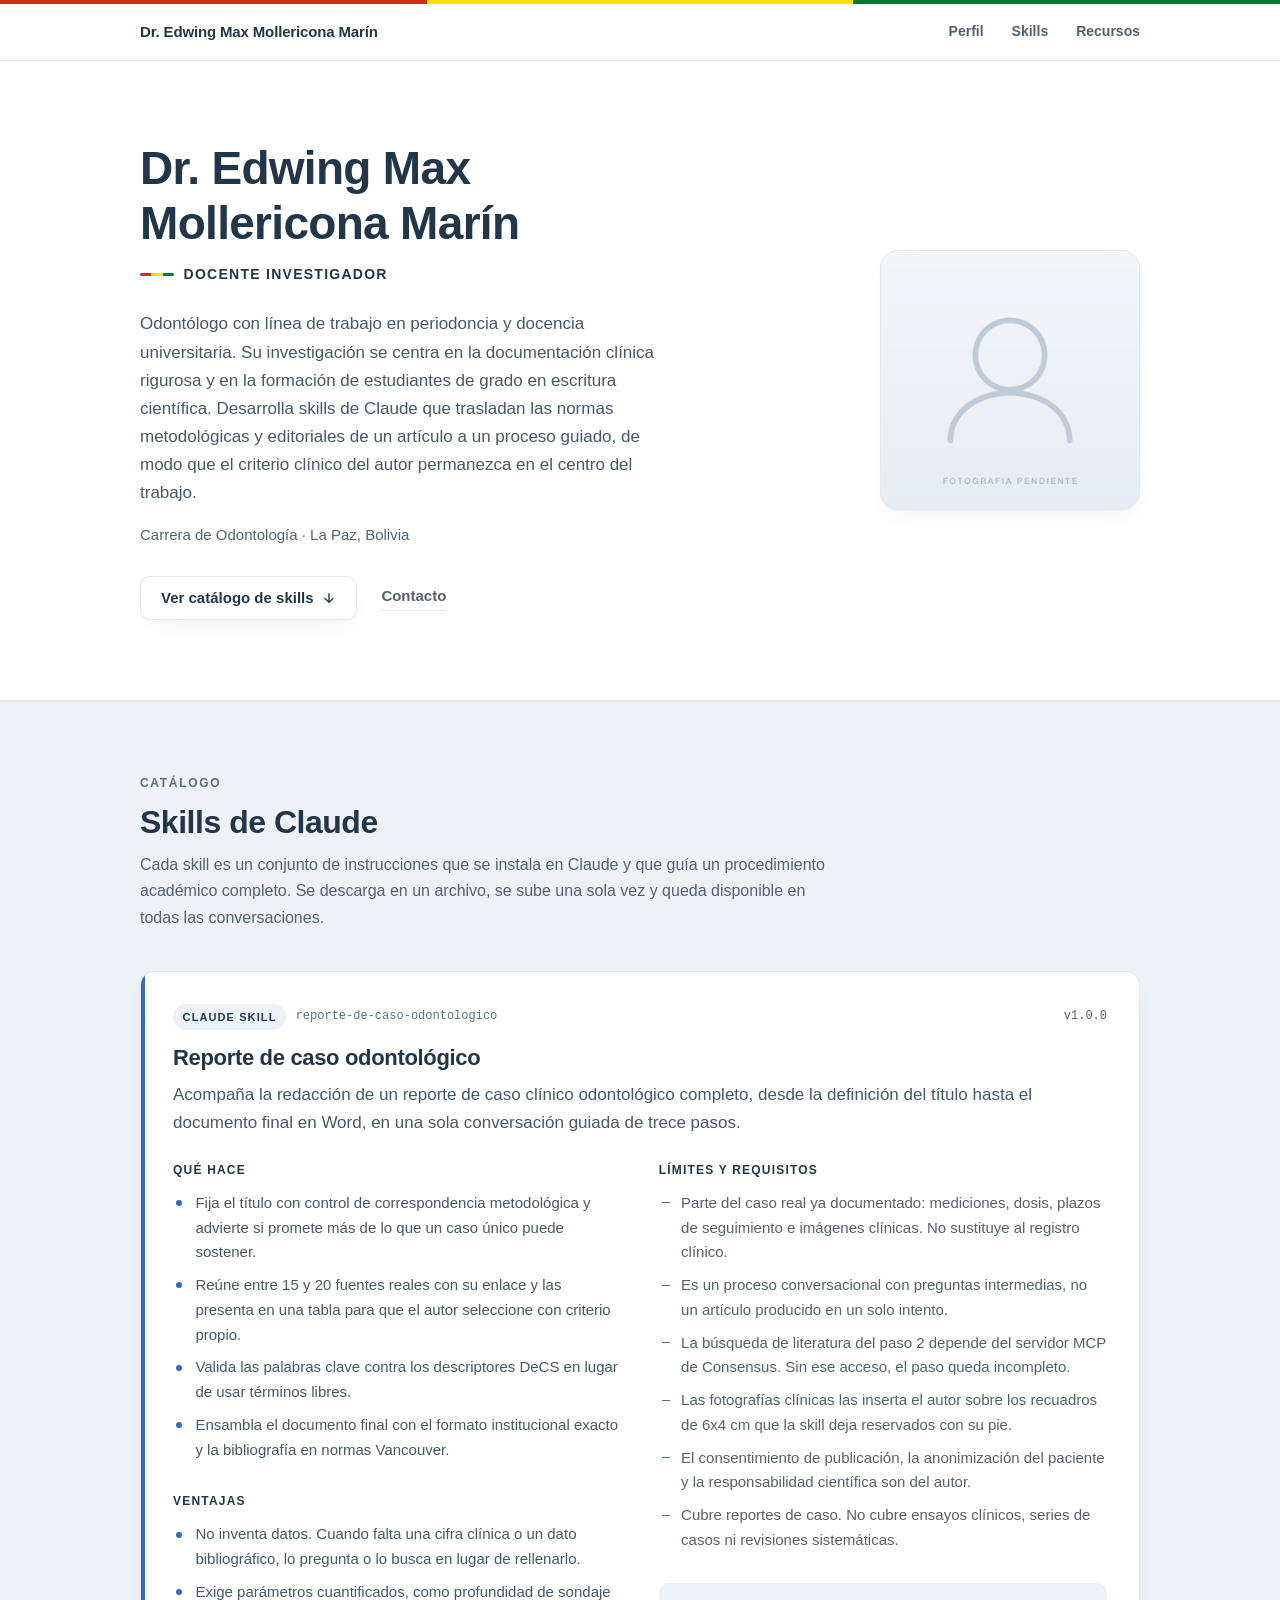
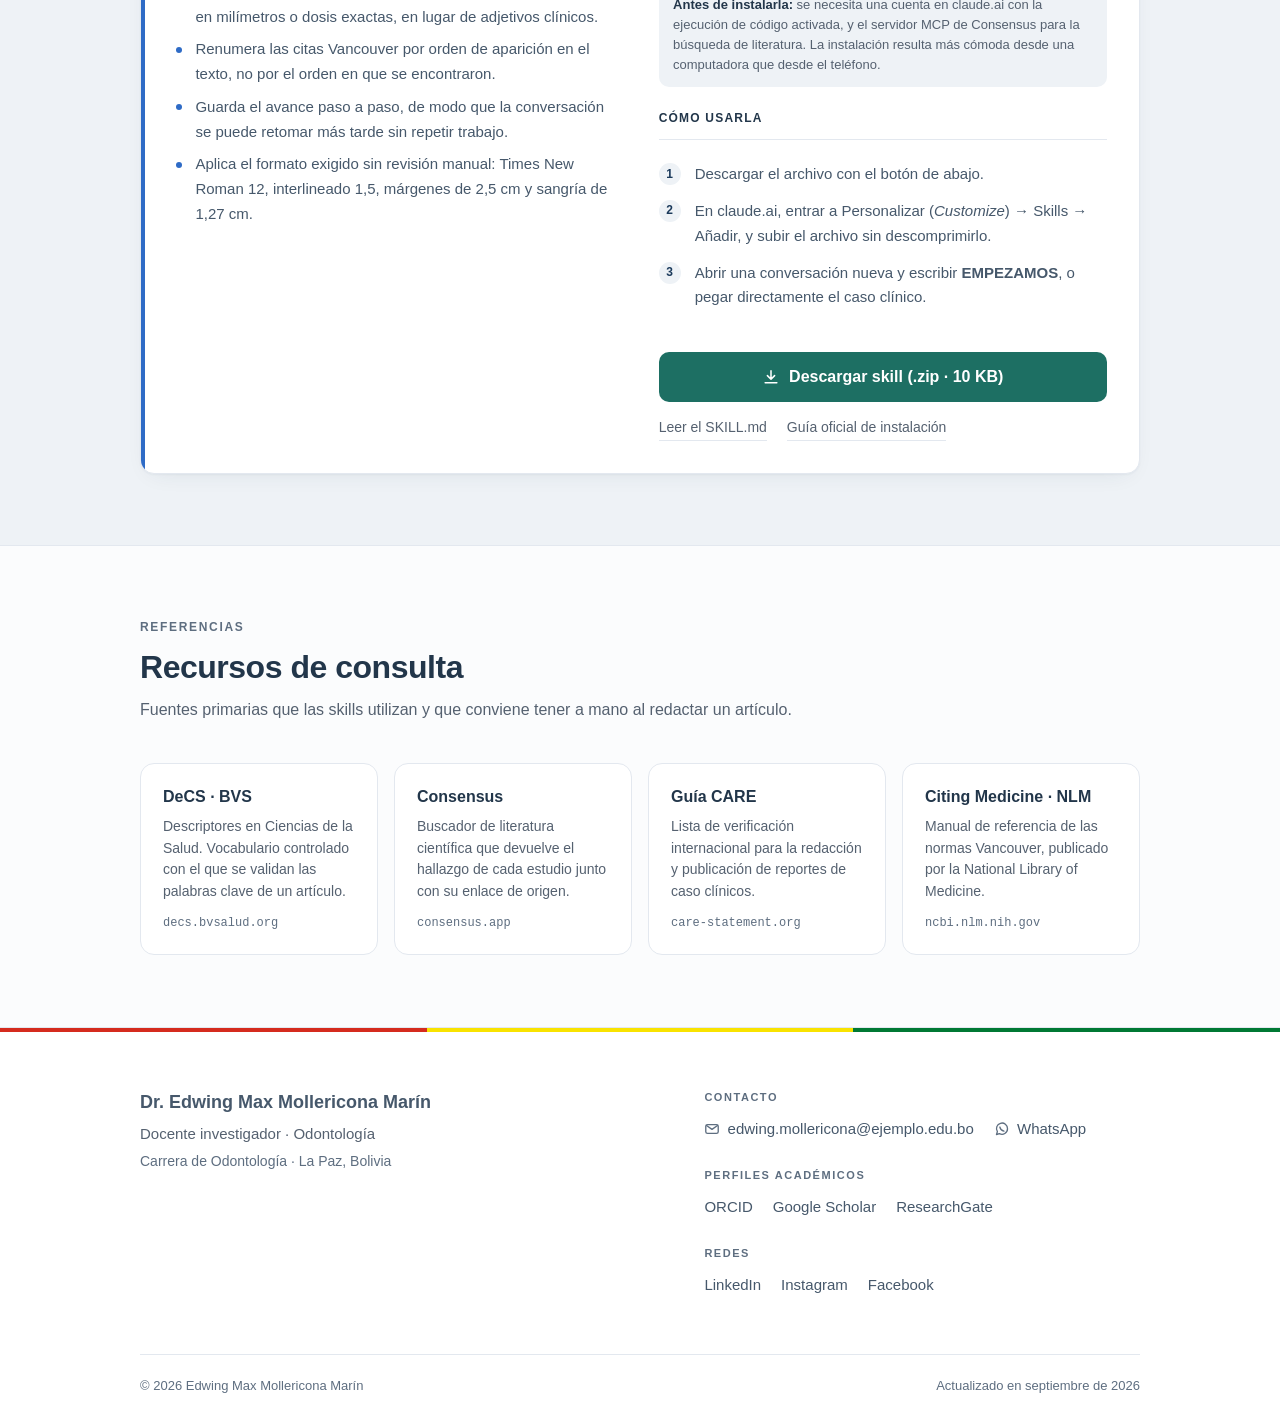
==== index.html @ be4f410b "Initial commit" ====
<!doctype html>
<html lang="es">
  <head>
    <meta charset="utf-8" />
    <meta name="viewport" content="width=device-width, initial-scale=1" />
    <meta name="color-scheme" content="light" />
    <meta name="theme-color" content="#ffffff" />

    <title>Dr. Edwing Max Mollericona Marín · Docente investigador</title>
    <meta
      name="description"
      content="Catálogo de skills de Claude para investigación en odontología, desarrolladas por el Dr. Edwing Max Mollericona Marín. Descarga directa y guía de uso."
    />
    <link rel="canonical" href="https://edsonmgoz.github.io/max-skills/" />

    <meta property="og:type" content="website" />
    <meta property="og:locale" content="es_BO" />
    <meta property="og:site_name" content="Dr. Edwing Max Mollericona Marín" />
    <meta
      property="og:title"
      content="Dr. Edwing Max Mollericona Marín · Docente investigador"
    />
    <meta
      property="og:description"
      content="Catálogo de skills de Claude para investigación en odontología. Descarga directa y guía de uso."
    />
    <meta property="og:url" content="https://edsonmgoz.github.io/max-skills/" />
    <meta
      property="og:image"
      content="https://edsonmgoz.github.io/max-skills/assets/img/og-portada.png"
    />
    <meta property="og:image:width" content="1200" />
    <meta property="og:image:height" content="630" />
    <meta name="twitter:card" content="summary_large_image" />

    <link rel="icon" href="assets/img/favicon.svg" type="image/svg+xml" />
    <link rel="stylesheet" href="assets/css/estilos.css" />
  </head>

  <body>
    <a class="salto-contenido" href="#perfil">Saltar al contenido</a>

    <header class="cabecera">
      <div class="franja-bandera" aria-hidden="true"></div>
      <div class="cabecera__fila contenedor">
        <a class="cabecera__marca" href="#perfil"
          >Dr. Edwing Max Mollericona Marín</a
        >
        <nav class="cabecera__nav" aria-label="Secciones del sitio">
          <a href="#perfil">Perfil</a>
          <a href="#skills">Skills</a>
          <a href="#recursos">Recursos</a>
        </nav>
      </div>
    </header>

    <main>
      <!-- ===================================================================
           PORTADA
           Reemplazar: la fotografía (assets/img/perfil.jpg, cuadrada, 640x640),
           el párrafo de presentación y la afiliación institucional.
           =================================================================== -->
      <section class="portada" id="perfil">
        <div class="contenedor portada__rejilla">
          <div class="portada__texto">
            <h1 class="portada__nombre">Dr. Edwing Max Mollericona Marín</h1>
            <p class="portada__rol">
              <span class="guion-bandera" aria-hidden="true"></span>Docente
              investigador
            </p>
            <!-- TEXTO PROTOTIPO: reemplazar por la reseña real -->
            <p class="portada__bio">
              Odontólogo con línea de trabajo en periodoncia y docencia
              universitaria. Su investigación se centra en la documentación
              clínica rigurosa y en la formación de estudiantes de grado en
              escritura científica. Desarrolla skills de Claude que trasladan
              las normas metodológicas y editoriales de un artículo a un proceso
              guiado, de modo que el criterio clínico del autor permanezca en el
              centro del trabajo.
            </p>
            <p class="portada__afiliacion">
              Carrera de Odontología · La Paz, Bolivia
            </p>
            <div class="portada__acciones">
              <a class="boton boton--perfil" href="#skills">
                Ver catálogo de skills
                <svg
                  width="14"
                  height="14"
                  viewBox="0 0 16 16"
                  fill="none"
                  stroke="currentColor"
                  stroke-width="1.6"
                  stroke-linecap="round"
                  stroke-linejoin="round"
                  aria-hidden="true"
                >
                  <path d="M8 3v10M3.5 8.5 8 13l4.5-4.5" />
                </svg>
              </a>
              <a class="enlace-texto" href="#contacto">Contacto</a>
            </div>
          </div>

          <div class="portada__retrato">
            <img
              class="portada__foto"
              src="assets/img/perfil.jpg"
              width="440"
              height="440"
              alt="Retrato del Dr. Edwing Max Mollericona Marín"
            />
          </div>
        </div>
      </section>

      <!-- ===================================================================
           CATÁLOGO DE SKILLS
           Para añadir un skill: duplicar el bloque <article class="tarjeta-skill">
           y completar sus campos. La rejilla se reordena sola a dos y tres
           columnas. Ver README.md, sección "Cómo añadir un skill".
           =================================================================== -->
      <section class="seccion seccion--panel" id="skills">
        <div class="contenedor">
          <div class="seccion__encabezado">
            <span class="seccion__etiqueta">Catálogo</span>
            <h2 class="seccion__titulo">Skills de Claude</h2>
            <p class="seccion__entrada">
              Cada skill es un conjunto de instrucciones que se instala en
              Claude y que guía un procedimiento académico completo. Se descarga
              en un archivo, se sube una sola vez y queda disponible en todas
              las conversaciones.
            </p>
          </div>

          <div class="catalogo">
            <article class="tarjeta-skill">
              <div class="tarjeta-skill__meta">
                <span class="insignia">Claude Skill</span>
                <code class="tarjeta-skill__id"
                  >reporte-de-caso-odontologico</code
                >
                <span class="tarjeta-skill__version">v1.0.0</span>
              </div>

              <h3 class="tarjeta-skill__titulo">
                Reporte de caso odontológico
              </h3>
              <p class="tarjeta-skill__proposito">
                Acompaña la redacción de un reporte de caso clínico odontológico
                completo, desde la definición del título hasta el documento
                final en Word, en una sola conversación guiada de trece pasos.
              </p>

              <div class="tarjeta-skill__cuerpo">
                <div class="tarjeta-skill__columna">
                  <div class="bloque">
                    <p class="bloque__titulo">Qué hace</p>
                    <ul class="lista-marcada">
                      <li>
                        Fija el título con control de correspondencia
                        metodológica y advierte si promete más de lo que un caso
                        único puede sostener.
                      </li>
                      <li>
                        Reúne entre 15 y 20 fuentes reales con su enlace y las
                        presenta en una tabla para que el autor seleccione con
                        criterio propio.
                      </li>
                      <li>
                        Valida las palabras clave contra los descriptores DeCS
                        en lugar de usar términos libres.
                      </li>
                      <li>
                        Ensambla el documento final con el formato institucional
                        exacto y la bibliografía en normas Vancouver.
                      </li>
                    </ul>
                  </div>

                  <div class="bloque">
                    <p class="bloque__titulo">Ventajas</p>
                    <ul class="lista-marcada">
                      <li>
                        No inventa datos. Cuando falta una cifra clínica o un
                        dato bibliográfico, lo pregunta o lo busca en lugar de
                        rellenarlo.
                      </li>
                      <li>
                        Exige parámetros cuantificados, como profundidad de
                        sondaje en milímetros o dosis exactas, en lugar de
                        adjetivos clínicos.
                      </li>
                      <li>
                        Renumera las citas Vancouver por orden de aparición en
                        el texto, no por el orden en que se encontraron.
                      </li>
                      <li>
                        Guarda el avance paso a paso, de modo que la
                        conversación se puede retomar más tarde sin repetir
                        trabajo.
                      </li>
                      <li>
                        Aplica el formato exigido sin revisión manual: Times New
                        Roman 12, interlineado 1,5, márgenes de 2,5 cm y sangría
                        de 1,27 cm.
                      </li>
                    </ul>
                  </div>
                </div>

                <div class="tarjeta-skill__columna">
                  <div class="bloque">
                    <p class="bloque__titulo">Límites y requisitos</p>
                    <ul class="lista-limites">
                      <li>
                        Parte del caso real ya documentado: mediciones, dosis,
                        plazos de seguimiento e imágenes clínicas. No sustituye
                        al registro clínico.
                      </li>
                      <li>
                        Es un proceso conversacional con preguntas intermedias,
                        no un artículo producido en un solo intento.
                      </li>
                      <li>
                        La búsqueda de literatura del paso 2 depende del
                        servidor MCP de Consensus. Sin ese acceso, el paso queda
                        incompleto.
                      </li>
                      <li>
                        Las fotografías clínicas las inserta el autor sobre los
                        recuadros de 6x4 cm que la skill deja reservados con su
                        pie.
                      </li>
                      <li>
                        El consentimiento de publicación, la anonimización del
                        paciente y la responsabilidad científica son del autor.
                      </li>
                      <li>
                        Cubre reportes de caso. No cubre ensayos clínicos,
                        series de casos ni revisiones sistemáticas.
                      </li>
                    </ul>
                  </div>

                  <p class="aviso">
                    <strong>Antes de instalarla:</strong> se necesita una cuenta
                    en claude.ai con la ejecución de código activada, y el
                    servidor MCP de Consensus para la búsqueda de literatura. La
                    instalación resulta más cómoda desde una computadora que
                    desde el teléfono.
                  </p>

                  <div class="bloque">
                    <p class="bloque__titulo">Cómo usarla</p>
                    <ol class="pasos">
                      <li>Descargar el archivo con el botón de abajo.</li>
                      <li>
                        En claude.ai, entrar a Personalizar (<i lang="en"
                          >Customize</i
                        >) → Skills → Añadir, y subir el archivo sin
                        descomprimirlo.
                      </li>
                      <li>
                        Abrir una conversación nueva y escribir
                        <strong>EMPEZAMOS</strong>, o pegar directamente el caso
                        clínico.
                      </li>
                    </ol>
                  </div>

                  <div class="tarjeta-skill__pie">
                    <a
                      class="boton boton--descarga"
                      href="downloads/reporte-de-caso-odontologico.zip"
                      download="reporte-de-caso-odontologico.zip"
                    >
                      <svg
                        width="18"
                        height="18"
                        viewBox="0 0 20 20"
                        fill="none"
                        stroke="currentColor"
                        stroke-width="1.7"
                        stroke-linecap="round"
                        stroke-linejoin="round"
                        aria-hidden="true"
                      >
                        <path d="M10 3v9M6 8.5l4 4 4-4M3.5 16.5h13" />
                      </svg>
                      Descargar skill (.zip · 10 KB)
                    </a>
                    <div class="tarjeta-skill__secundario">
                      <a
                        href="https://github.com/edsonmgoz/max-skills/blob/main/skills/reporte-de-caso-odontologico/SKILL.md"
                        target="_blank"
                        rel="noopener"
                        >Leer el SKILL.md</a
                      >
                      <a
                        href="https://support.claude.com/en/articles/12512198-how-to-create-custom-skills"
                        target="_blank"
                        rel="noopener"
                        >Guía oficial de instalación</a
                      >
                    </div>
                  </div>
                </div>
              </div>
            </article>
          </div>
        </div>
      </section>

      <!-- ===================================================================
           RECURSOS
           Enlaces de referencia útiles para el público de la charla.
           Sustituibles por materiales propios cuando estén disponibles.
           =================================================================== -->
      <section class="seccion" id="recursos">
        <div class="contenedor">
          <div class="seccion__encabezado">
            <span class="seccion__etiqueta">Referencias</span>
            <h2 class="seccion__titulo">Recursos de consulta</h2>
            <p class="seccion__entrada">
              Fuentes primarias que las skills utilizan y que conviene tener a
              mano al redactar un artículo.
            </p>
          </div>

          <div class="recursos">
            <a
              class="recurso"
              href="https://decs.bvsalud.org/"
              target="_blank"
              rel="noopener"
            >
              <p class="recurso__titulo">DeCS · BVS</p>
              <p class="recurso__detalle">
                Descriptores en Ciencias de la Salud. Vocabulario controlado con
                el que se validan las palabras clave de un artículo.
              </p>
              <span class="recurso__dominio">decs.bvsalud.org</span>
            </a>

            <a
              class="recurso"
              href="https://consensus.app/"
              target="_blank"
              rel="noopener"
            >
              <p class="recurso__titulo">Consensus</p>
              <p class="recurso__detalle">
                Buscador de literatura científica que devuelve el hallazgo de
                cada estudio junto con su enlace de origen.
              </p>
              <span class="recurso__dominio">consensus.app</span>
            </a>

            <a
              class="recurso"
              href="https://www.care-statement.org/"
              target="_blank"
              rel="noopener"
            >
              <p class="recurso__titulo">Guía CARE</p>
              <p class="recurso__detalle">
                Lista de verificación internacional para la redacción y
                publicación de reportes de caso clínicos.
              </p>
              <span class="recurso__dominio">care-statement.org</span>
            </a>

            <a
              class="recurso"
              href="https://www.ncbi.nlm.nih.gov/books/NBK7256/"
              target="_blank"
              rel="noopener"
            >
              <p class="recurso__titulo">Citing Medicine · NLM</p>
              <p class="recurso__detalle">
                Manual de referencia de las normas Vancouver, publicado por la
                National Library of Medicine.
              </p>
              <span class="recurso__dominio">ncbi.nlm.nih.gov</span>
            </a>
          </div>
        </div>
      </section>
    </main>

    <!-- =====================================================================
         PIE DE PÁGINA
         VALORES DE EJEMPLO: reemplazar el correo, el número de WhatsApp y las
         URL de cada perfil. Eliminar el enlace que no corresponda.
         ===================================================================== -->
    <footer class="pie" id="contacto">
      <div class="franja-bandera" aria-hidden="true"></div>
      <div class="contenedor pie__cuerpo">
        <div class="pie__rejilla">
          <div>
            <p class="pie__nombre">Dr. Edwing Max Mollericona Marín</p>
            <p class="pie__rol">Docente investigador · Odontología</p>
            <p class="pie__afiliacion">
              Carrera de Odontología · La Paz, Bolivia
            </p>
          </div>

          <div>
            <div class="pie__grupo">
              <p class="pie__etiqueta">Contacto</p>
              <div class="pie__enlaces">
                <a href="mailto:edwing.mollericona@ejemplo.edu.bo">
                  <svg
                    width="16"
                    height="16"
                    viewBox="0 0 18 18"
                    fill="none"
                    stroke="currentColor"
                    stroke-width="1.5"
                    stroke-linecap="round"
                    stroke-linejoin="round"
                    aria-hidden="true"
                  >
                    <rect x="2" y="4" width="14" height="10" rx="2" />
                    <path d="m2.8 5 6.2 4.4L15.2 5" />
                  </svg>
                  edwing.mollericona@ejemplo.edu.bo
                </a>
                <a
                  href="https://wa.me/59170000000"
                  target="_blank"
                  rel="noopener"
                >
                  <svg
                    width="16"
                    height="16"
                    viewBox="0 0 18 18"
                    fill="none"
                    stroke="currentColor"
                    stroke-width="1.5"
                    stroke-linecap="round"
                    stroke-linejoin="round"
                    aria-hidden="true"
                  >
                    <path
                      d="M15.2 8.7a6.2 6.2 0 0 1-9.1 5.5L2.8 15.2l1-3.3A6.2 6.2 0 1 1 15.2 8.7Z"
                    />
                    <path d="M6.6 6.8c.5 2.3 2.3 4.1 4.6 4.6" />
                  </svg>
                  WhatsApp
                </a>
              </div>
            </div>

            <div class="pie__grupo">
              <p class="pie__etiqueta">Perfiles académicos</p>
              <div class="pie__enlaces">
                <a
                  href="https://orcid.org/0000-0000-0000-0000"
                  target="_blank"
                  rel="noopener"
                  >ORCID</a
                >
                <a
                  href="https://scholar.google.com/citations?user=EJEMPLO"
                  target="_blank"
                  rel="noopener"
                  >Google Scholar</a
                >
                <a
                  href="https://www.researchgate.net/profile/Ejemplo"
                  target="_blank"
                  rel="noopener"
                  >ResearchGate</a
                >
              </div>
            </div>

            <div class="pie__grupo">
              <p class="pie__etiqueta">Redes</p>
              <div class="pie__enlaces">
                <a
                  href="https://www.linkedin.com/in/ejemplo"
                  target="_blank"
                  rel="noopener"
                  >LinkedIn</a
                >
                <a
                  href="https://www.instagram.com/ejemplo"
                  target="_blank"
                  rel="noopener"
                  >Instagram</a
                >
                <a
                  href="https://www.facebook.com/ejemplo"
                  target="_blank"
                  rel="noopener"
                  >Facebook</a
                >
              </div>
            </div>
          </div>
        </div>
      </div>

      <div class="contenedor">
        <div class="pie__nota">
          <p>© 2026 Edwing Max Mollericona Marín</p>
          <p>Actualizado en septiembre de 2026</p>
        </div>
      </div>
    </footer>
  </body>
</html>
---- assets/css/estilos.css ----
/* ==========================================================================
   Catalogo de skills - Dr. Edwing Max Mollericona Marin
   Hoja de estilos unica. Sin dependencias externas ni JavaScript.
   ========================================================================== */

:root {
  /* Paleta base */
  --tinta: #22364a;
  --texto: #46586b;
  --tenue: #556170;
  --sutil: #5e6e80;
  --panel: #eef2f6;
  --borde: #e3e8ef;
  --fondo: #fbfcfd;
  --superficie: #ffffff;

  /* Acentos */
  --acento: #2e6bc6;
  --acento-hondo: #1b3a5b;
  --accion: #1d6f63;
  --accion-hover: #17594f;

  /* Bandera de Bolivia (DS N.o 241) */
  --bo-rojo: #d52b1e;
  --bo-amarillo: #f9e300;
  --bo-verde: #007934;

  /* Tipografia */
  --fuente:
    -apple-system, BlinkMacSystemFont, "Segoe UI", Roboto, "Helvetica Neue",
    Arial, sans-serif;
  --mono:
    ui-monospace, SFMono-Regular, Menlo, Consolas, "Liberation Mono", monospace;

  /* Medidas */
  --ancho: 1080px;
  --gutter: clamp(1rem, 4vw, 2.5rem);
  --radio: 14px;
  --sombra:
    0 1px 2px rgba(34, 54, 74, 0.04), 0 8px 24px -12px rgba(34, 54, 74, 0.12);
  --alto-cabecera: 60px;
}

*,
*::before,
*::after {
  box-sizing: border-box;
}

html {
  scroll-behavior: smooth;
  -webkit-text-size-adjust: 100%;
}

body {
  margin: 0;
  background: var(--fondo);
  color: var(--texto);
  font-family: var(--fuente);
  font-size: 1rem;
  line-height: 1.65;
  -webkit-font-smoothing: antialiased;
}

h1,
h2,
h3 {
  color: var(--tinta);
  line-height: 1.2;
  letter-spacing: -0.015em;
  margin: 0;
}

p {
  margin: 0 0 1rem;
}

ul,
ol {
  margin: 0;
  padding: 0;
  list-style: none;
}

a {
  color: var(--acento);
  text-decoration-thickness: 1px;
  text-underline-offset: 3px;
}

a:hover {
  color: var(--acento-hondo);
}

img {
  max-width: 100%;
  height: auto;
}

:focus-visible {
  outline: 2px solid var(--acento);
  outline-offset: 3px;
  border-radius: 4px;
}

.contenedor {
  width: 100%;
  max-width: var(--ancho);
  margin-inline: auto;
  padding-inline: var(--gutter);
}

.salto-contenido {
  position: absolute;
  left: -9999px;
  top: 0;
  background: var(--superficie);
  color: var(--tinta);
  padding: 0.75rem 1rem;
  z-index: 20;
}

.salto-contenido:focus {
  left: 1rem;
  top: 1rem;
}

/* --------------------------------------------------------------------------
   Detalle de la bandera: tres apariciones finas en toda la pagina
   -------------------------------------------------------------------------- */

.franja-bandera {
  height: 4px;
  background: linear-gradient(
    to right,
    var(--bo-rojo) 0 33.333%,
    var(--bo-amarillo) 0 66.666%,
    var(--bo-verde) 0
  );
}

.guion-bandera {
  display: inline-block;
  width: 34px;
  height: 3px;
  border-radius: 2px;
  vertical-align: 0.22em;
  margin-right: 0.6rem;
  background: linear-gradient(
    to right,
    var(--bo-rojo) 0 33.333%,
    var(--bo-amarillo) 0 66.666%,
    var(--bo-verde) 0
  );
}

/* --------------------------------------------------------------------------
   Cabecera
   -------------------------------------------------------------------------- */

.cabecera {
  position: sticky;
  top: 0;
  z-index: 10;
  background: rgba(255, 255, 255, 0.92);
  backdrop-filter: saturate(160%) blur(8px);
  border-bottom: 1px solid var(--borde);
}

.cabecera__fila {
  display: flex;
  align-items: center;
  justify-content: space-between;
  gap: 1rem;
  min-height: calc(var(--alto-cabecera) - 4px);
}

.cabecera__marca {
  color: var(--tinta);
  font-weight: 650;
  font-size: 0.9375rem;
  letter-spacing: -0.01em;
  text-decoration: none;
}

.cabecera__nav {
  display: flex;
  gap: clamp(0.75rem, 3vw, 1.75rem);
}

.cabecera__nav a {
  color: var(--tenue);
  font-size: 0.875rem;
  font-weight: 550;
  text-decoration: none;
  padding-block: 0.25rem;
}

.cabecera__nav a:hover {
  color: var(--acento-hondo);
}

/* --------------------------------------------------------------------------
   Portada
   -------------------------------------------------------------------------- */

.portada {
  padding-block: clamp(2.5rem, 7vw, 5rem);
  background: var(--superficie);
  border-bottom: 1px solid var(--borde);
}

.portada__rejilla {
  display: grid;
  gap: clamp(2rem, 5vw, 3.5rem);
  align-items: center;
  grid-template-columns: minmax(0, 1.15fr) minmax(0, 0.85fr);
  grid-template-areas: "texto retrato";
}

.portada__texto {
  grid-area: texto;
}

.portada__retrato {
  grid-area: retrato;
  justify-self: end;
}

.portada__nombre {
  font-size: clamp(1.875rem, 1.1rem + 3.2vw, 2.875rem);
  font-weight: 700;
  margin-bottom: 0.75rem;
}

.portada__rol {
  display: flex;
  align-items: center;
  color: var(--tinta);
  font-size: 0.875rem;
  font-weight: 600;
  letter-spacing: 0.09em;
  text-transform: uppercase;
  margin-bottom: 1.5rem;
}

.portada__bio {
  font-size: 1.0625rem;
  max-width: 34rem;
}

.portada__afiliacion {
  color: var(--tenue);
  font-size: 0.9375rem;
  margin-bottom: 1.75rem;
}

.portada__acciones {
  display: flex;
  flex-wrap: wrap;
  align-items: center;
  gap: 1.5rem;
}

.portada__foto {
  display: block;
  width: 260px;
  max-width: 100%;
  aspect-ratio: 1;
  object-fit: cover;
  border-radius: 18px;
  border: 1px solid var(--borde);
  box-shadow: var(--sombra);
  background: var(--panel);
}

/* --------------------------------------------------------------------------
   Botones y enlaces de accion
   -------------------------------------------------------------------------- */

.boton {
  display: inline-flex;
  align-items: center;
  justify-content: center;
  gap: 0.55rem;
  border: 1px solid transparent;
  border-radius: 10px;
  font-family: inherit;
  font-size: 0.9375rem;
  font-weight: 600;
  line-height: 1.2;
  padding: 0.75rem 1.25rem;
  text-decoration: none;
  transition:
    background-color 0.16s ease,
    border-color 0.16s ease,
    transform 0.16s ease;
}

.boton--perfil {
  background: var(--superficie);
  border-color: var(--borde);
  color: var(--tinta);
  box-shadow: var(--sombra);
}

.boton--perfil:hover {
  border-color: var(--acento);
  color: var(--acento-hondo);
}

.boton--descarga {
  background: var(--accion);
  color: #fff;
  font-size: 1rem;
  padding: 0.9rem 1.5rem;
  width: 100%;
}

.boton--descarga:hover {
  background: var(--accion-hover);
  color: #fff;
  transform: translateY(-1px);
}

.boton svg {
  flex: none;
}

.enlace-texto {
  color: var(--tenue);
  font-size: 0.9375rem;
  font-weight: 550;
  text-decoration: none;
  border-bottom: 1px solid var(--borde);
  padding-bottom: 2px;
}

.enlace-texto:hover {
  color: var(--acento-hondo);
  border-bottom-color: currentColor;
}

/* --------------------------------------------------------------------------
   Estructura de seccion
   -------------------------------------------------------------------------- */

.seccion {
  padding-block: clamp(2.75rem, 7vw, 4.5rem);
  scroll-margin-top: var(--alto-cabecera);
}

.seccion--panel {
  background: var(--panel);
  border-block: 1px solid var(--borde);
}

.seccion__encabezado {
  max-width: 44rem;
  margin-bottom: clamp(1.75rem, 4vw, 2.5rem);
}

.seccion__etiqueta {
  display: block;
  color: var(--sutil);
  font-size: 0.75rem;
  font-weight: 650;
  letter-spacing: 0.14em;
  text-transform: uppercase;
  margin-bottom: 0.6rem;
}

.seccion__titulo {
  font-size: clamp(1.5rem, 1.1rem + 1.6vw, 2rem);
  font-weight: 680;
  margin-bottom: 0.65rem;
}

.seccion__entrada {
  color: var(--tenue);
  margin-bottom: 0;
}

/* --------------------------------------------------------------------------
   Catalogo de skills
   -------------------------------------------------------------------------- */

.catalogo {
  display: grid;
  gap: 1.5rem;
  grid-template-columns: repeat(auto-fit, minmax(320px, 1fr));
}

.tarjeta-skill {
  container-type: inline-size;
  position: relative;
  display: flex;
  flex-direction: column;
  background: var(--superficie);
  border: 1px solid var(--borde);
  border-radius: var(--radio);
  box-shadow: var(--sombra);
  padding: clamp(1.5rem, 3vw, 2rem);
  padding-left: clamp(1.5rem, 3vw, 2rem);
  overflow: hidden;
}

.tarjeta-skill::before {
  content: "";
  position: absolute;
  inset: 0 auto 0 0;
  width: 4px;
  background: var(--acento);
}

.tarjeta-skill__cuerpo {
  display: grid;
  gap: 0 clamp(1.75rem, 4cqi, 3rem);
}

.tarjeta-skill__columna {
  display: flex;
  flex-direction: column;
}

@container (min-width: 620px) {
  .tarjeta-skill__cuerpo {
    grid-template-columns: 1fr 1fr;
    align-items: stretch;
  }
}

.tarjeta-skill__meta {
  display: flex;
  flex-wrap: wrap;
  align-items: center;
  gap: 0.6rem;
  margin-bottom: 0.9rem;
}

.insignia {
  background: var(--panel);
  border-radius: 999px;
  color: var(--acento-hondo);
  font-size: 0.6875rem;
  font-weight: 650;
  letter-spacing: 0.1em;
  padding: 0.25rem 0.6rem;
  text-transform: uppercase;
}

.tarjeta-skill__id {
  color: var(--sutil);
  font-family: var(--mono);
  font-size: 0.75rem;
}

.tarjeta-skill__version {
  color: var(--tenue);
  font-family: var(--mono);
  font-size: 0.75rem;
  margin-left: auto;
}

.tarjeta-skill__titulo {
  font-size: 1.375rem;
  font-weight: 680;
  margin-bottom: 0.6rem;
}

.tarjeta-skill__proposito {
  font-size: 1.0625rem;
  margin-bottom: 1.5rem;
}

.bloque {
  margin-bottom: 1.375rem;
}

.bloque__titulo {
  color: var(--tinta);
  font-size: 0.75rem;
  font-weight: 650;
  letter-spacing: 0.1em;
  text-transform: uppercase;
  margin-bottom: 0.65rem;
}

.lista-marcada li,
.lista-limites li {
  position: relative;
  font-size: 0.9375rem;
  padding-left: 1.4rem;
  margin-bottom: 0.5rem;
}

.lista-marcada li::before {
  content: "";
  position: absolute;
  left: 0.2rem;
  top: 0.62em;
  width: 6px;
  height: 6px;
  border-radius: 50%;
  background: var(--acento);
}

.lista-limites li::before {
  content: "";
  position: absolute;
  left: 0.2rem;
  top: 0.78em;
  width: 8px;
  height: 1px;
  background: var(--sutil);
}

.lista-limites li {
  color: var(--tenue);
}

.pasos {
  counter-reset: paso;
  border-top: 1px solid var(--borde);
  padding-top: 1.375rem;
}

.pasos li {
  counter-increment: paso;
  position: relative;
  font-size: 0.9375rem;
  padding-left: 2.25rem;
  margin-bottom: 0.75rem;
}

.pasos li::before {
  content: counter(paso);
  position: absolute;
  left: 0;
  top: 0.1em;
  width: 22px;
  height: 22px;
  display: grid;
  place-items: center;
  border-radius: 50%;
  background: var(--panel);
  color: var(--acento-hondo);
  font-size: 0.75rem;
  font-weight: 650;
  font-variant-numeric: tabular-nums;
}

.tarjeta-skill__pie {
  margin-top: auto;
  padding-top: 0.5rem;
}

.tarjeta-skill__secundario {
  display: flex;
  flex-wrap: wrap;
  gap: 1.25rem;
  margin-top: 0.9rem;
}

.tarjeta-skill__secundario a {
  color: var(--tenue);
  font-size: 0.875rem;
  text-decoration: none;
  border-bottom: 1px solid var(--borde);
}

.tarjeta-skill__secundario a:hover {
  color: var(--acento-hondo);
  border-bottom-color: currentColor;
}

.aviso {
  background: var(--panel);
  border-radius: 10px;
  color: var(--tenue);
  font-size: 0.8125rem;
  line-height: 1.55;
  padding: 0.75rem 0.9rem;
  margin-bottom: 1.375rem;
}

.aviso strong {
  color: var(--tinta);
}

/* --------------------------------------------------------------------------
   Recursos
   -------------------------------------------------------------------------- */

.recursos {
  display: grid;
  gap: 1rem;
  grid-template-columns: repeat(auto-fit, minmax(220px, 1fr));
}

.recurso {
  display: block;
  background: var(--superficie);
  border: 1px solid var(--borde);
  border-radius: var(--radio);
  padding: 1.25rem 1.375rem;
  text-decoration: none;
  transition:
    border-color 0.16s ease,
    transform 0.16s ease;
}

.recurso:hover {
  border-color: var(--acento);
  transform: translateY(-2px);
}

.recurso__titulo {
  color: var(--tinta);
  font-size: 1rem;
  font-weight: 650;
  margin-bottom: 0.35rem;
}

.recurso__detalle {
  color: var(--tenue);
  font-size: 0.875rem;
  line-height: 1.55;
  margin: 0;
}

.recurso__dominio {
  display: block;
  color: var(--sutil);
  font-family: var(--mono);
  font-size: 0.75rem;
  margin-top: 0.7rem;
}

/* --------------------------------------------------------------------------
   Pie de pagina
   -------------------------------------------------------------------------- */

.pie {
  background: var(--superficie);
  border-top: 1px solid var(--borde);
}

.pie__cuerpo {
  padding-block: clamp(2.5rem, 6vw, 3.5rem);
}

.pie__rejilla {
  display: grid;
  gap: 2rem;
  grid-template-columns: minmax(0, 1.1fr) minmax(0, 0.9fr);
  align-items: start;
}

.pie__nombre {
  font-size: 1.125rem;
  font-weight: 680;
  margin-bottom: 0.3rem;
}

.pie__rol {
  color: var(--tenue);
  font-size: 0.9375rem;
  margin-bottom: 0.2rem;
}

.pie__afiliacion {
  color: var(--sutil);
  font-size: 0.875rem;
  margin-bottom: 0;
}

.pie__grupo + .pie__grupo {
  margin-top: 1.5rem;
}

.pie__etiqueta {
  color: var(--sutil);
  font-size: 0.6875rem;
  font-weight: 650;
  letter-spacing: 0.14em;
  text-transform: uppercase;
  margin-bottom: 0.7rem;
}

.pie__enlaces {
  display: flex;
  flex-wrap: wrap;
  gap: 0.5rem 1.25rem;
}

.pie__enlaces a {
  display: inline-flex;
  align-items: center;
  gap: 0.45rem;
  color: var(--texto);
  font-size: 0.9375rem;
  text-decoration: none;
}

.pie__enlaces a:hover {
  color: var(--acento-hondo);
}

.pie__enlaces svg {
  flex: none;
  color: var(--sutil);
}

.pie__enlaces a:hover svg {
  color: var(--acento);
}

.pie__nota {
  border-top: 1px solid var(--borde);
  display: flex;
  flex-wrap: wrap;
  justify-content: space-between;
  gap: 0.5rem 1.5rem;
  padding-block: 1.25rem;
}

.pie__nota p {
  color: var(--sutil);
  font-size: 0.8125rem;
  margin: 0;
}

/* --------------------------------------------------------------------------
   Pagina de error
   -------------------------------------------------------------------------- */

.error {
  display: grid;
  place-items: center;
  min-height: 70vh;
  text-align: center;
}

.error__codigo {
  color: var(--sutil);
  font-family: var(--mono);
  font-size: 0.875rem;
  letter-spacing: 0.16em;
  margin-bottom: 1rem;
}

.error__titulo {
  font-size: clamp(1.5rem, 1.1rem + 1.6vw, 2rem);
  margin-bottom: 0.75rem;
}

.error p {
  color: var(--tenue);
  max-width: 30rem;
  margin-inline: auto;
}

/* --------------------------------------------------------------------------
   Adaptaciones
   -------------------------------------------------------------------------- */

@media (max-width: 860px) {
  .portada__rejilla {
    grid-template-columns: 1fr;
    grid-template-areas:
      "retrato"
      "texto";
    justify-items: start;
    gap: 2rem;
  }

  .portada__retrato {
    justify-self: start;
  }

  .portada__foto {
    width: 160px;
  }

  .pie__rejilla {
    grid-template-columns: 1fr;
  }
}

@media (max-width: 560px) {
  .cabecera__marca {
    display: none;
  }

  .cabecera__fila {
    justify-content: center;
  }

  .tarjeta-skill__version {
    margin-left: 0;
  }

  .boton--perfil {
    width: 100%;
  }

  .portada__acciones {
    gap: 1rem;
  }
}

@media (prefers-reduced-motion: reduce) {
  html {
    scroll-behavior: auto;
  }

  *,
  *::before,
  *::after {
    transition-duration: 0.01ms !important;
    animation-duration: 0.01ms !important;
  }
}

@media print {
  .cabecera,
  .boton {
    display: none;
  }

  body {
    background: #fff;
  }
}
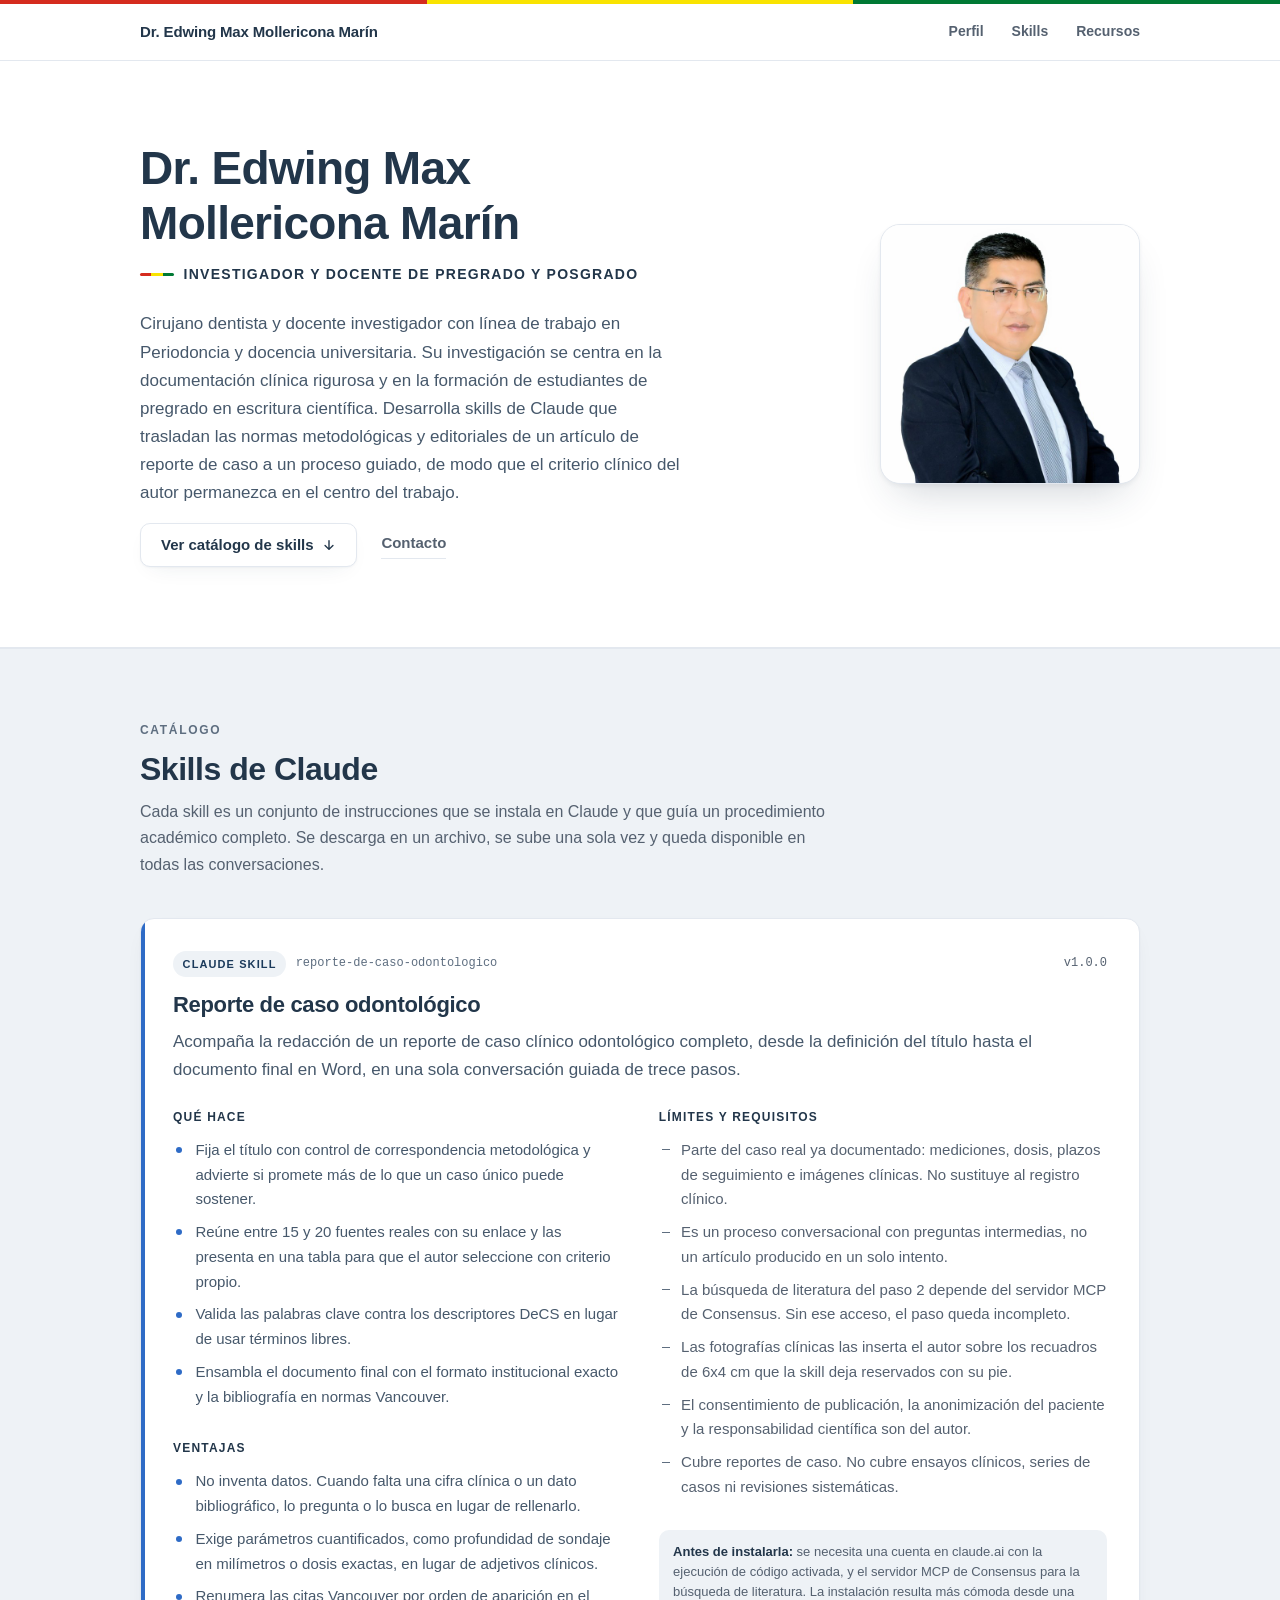
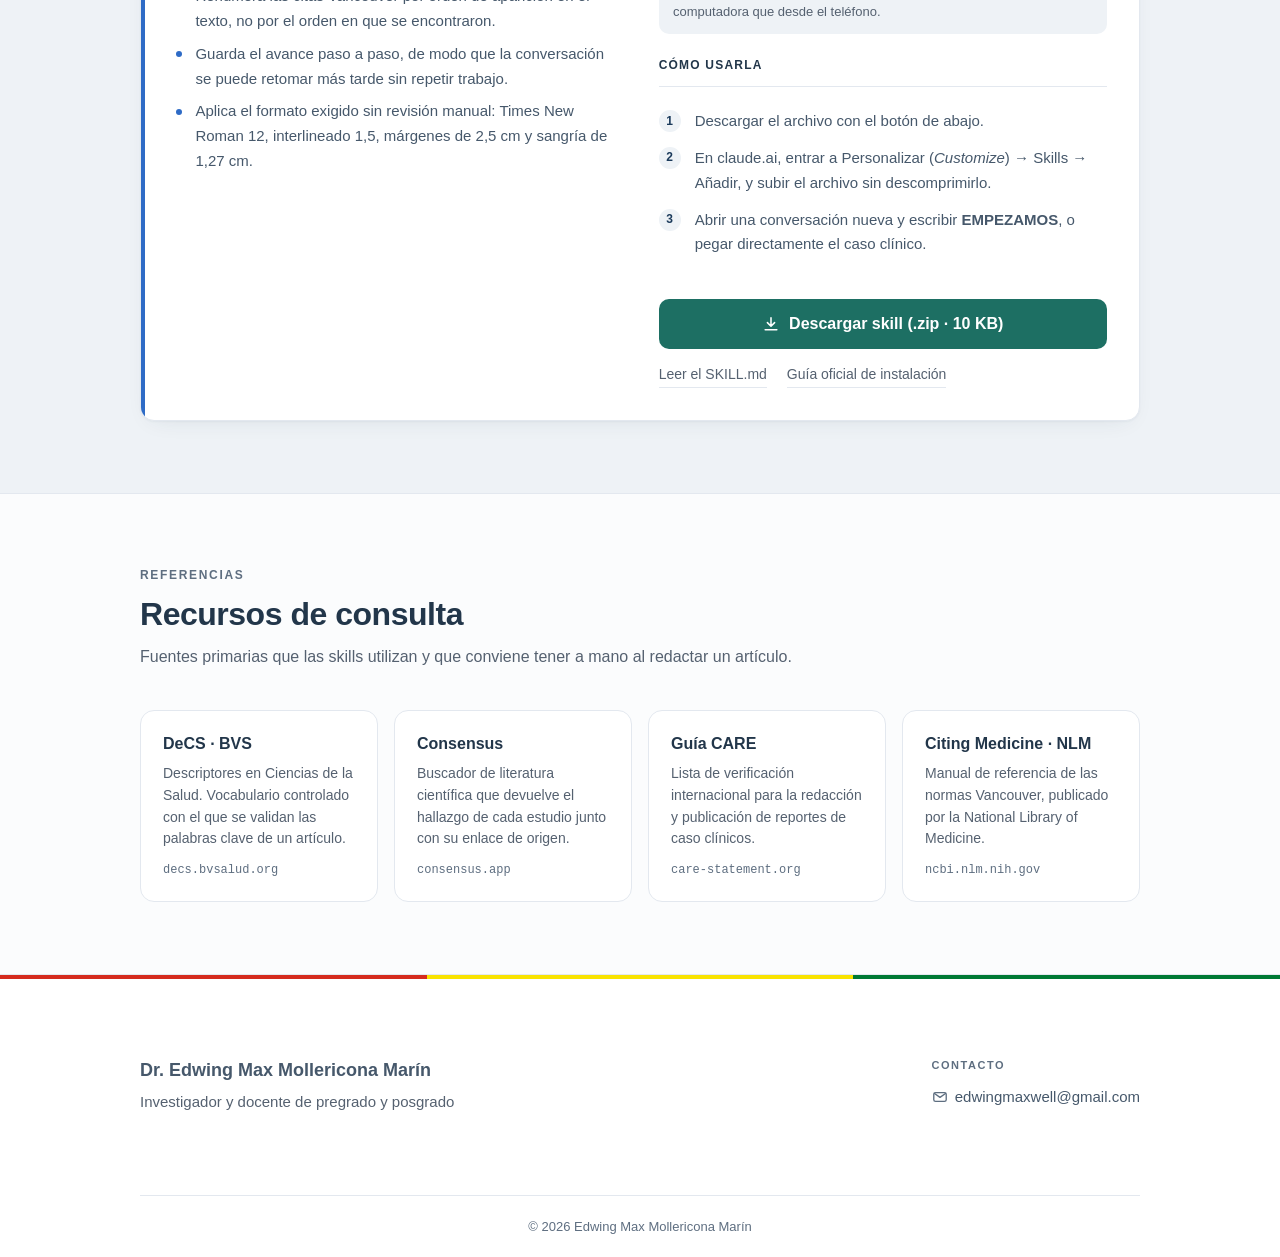
==== commit 0f6abdbe: "improve profile" ====
--- a/index.html
+++ b/index.html
@@ -6,7 +6,7 @@
     <meta name="color-scheme" content="light" />
     <meta name="theme-color" content="#ffffff" />
 
-    <title>Dr. Edwing Max Mollericona Marín · Docente investigador</title>
+    <title>Dr. Edwing Max Mollericona Marín · Investigador y docente de pregrado y posgrado</title>
     <meta
       name="description"
       content="Catálogo de skills de Claude para investigación en odontología, desarrolladas por el Dr. Edwing Max Mollericona Marín. Descarga directa y guía de uso."
@@ -18,7 +18,7 @@
     <meta property="og:site_name" content="Dr. Edwing Max Mollericona Marín" />
     <meta
       property="og:title"
-      content="Dr. Edwing Max Mollericona Marín · Docente investigador"
+      content="Dr. Edwing Max Mollericona Marín · Investigador y docente de pregrado y posgrado"
     />
     <meta
       property="og:description"
@@ -55,31 +55,16 @@
     </header>
 
     <main>
-      <!-- ===================================================================
-           PORTADA
-           Reemplazar: la fotografía (assets/img/perfil.jpg, cuadrada, 640x640),
-           el párrafo de presentación y la afiliación institucional.
-           =================================================================== -->
       <section class="portada" id="perfil">
         <div class="contenedor portada__rejilla">
           <div class="portada__texto">
             <h1 class="portada__nombre">Dr. Edwing Max Mollericona Marín</h1>
             <p class="portada__rol">
-              <span class="guion-bandera" aria-hidden="true"></span>Docente
-              investigador
+              <span class="guion-bandera" aria-hidden="true"></span>Investigador y docente de pregrado y posgrado
             </p>
             <!-- TEXTO PROTOTIPO: reemplazar por la reseña real -->
             <p class="portada__bio">
-              Odontólogo con línea de trabajo en periodoncia y docencia
-              universitaria. Su investigación se centra en la documentación
-              clínica rigurosa y en la formación de estudiantes de grado en
-              escritura científica. Desarrolla skills de Claude que trasladan
-              las normas metodológicas y editoriales de un artículo a un proceso
-              guiado, de modo que el criterio clínico del autor permanezca en el
-              centro del trabajo.
-            </p>
-            <p class="portada__afiliacion">
-              Carrera de Odontología · La Paz, Bolivia
+              Cirujano dentista y docente investigador con línea de trabajo en Periodoncia y docencia universitaria. Su investigación se centra en la documentación clínica rigurosa y en la formación de estudiantes de pregrado en escritura científica. Desarrolla skills de Claude que trasladan las normas metodológicas y editoriales de un artículo de reporte de caso a un proceso guiado, de modo que el criterio clínico del autor permanezca en el centro del trabajo.
             </p>
             <div class="portada__acciones">
               <a class="boton boton--perfil" href="#skills">
@@ -391,8 +376,7 @@
 
     <!-- =====================================================================
          PIE DE PÁGINA
-         VALORES DE EJEMPLO: reemplazar el correo, el número de WhatsApp y las
-         URL de cada perfil. Eliminar el enlace que no corresponda.
+         VALORES DE EJEMPLO: reemplazar el correo y el número de WhatsApp.
          ===================================================================== -->
     <footer class="pie" id="contacto">
       <div class="franja-bandera" aria-hidden="true"></div>
@@ -400,10 +384,7 @@
         <div class="pie__rejilla">
           <div>
             <p class="pie__nombre">Dr. Edwing Max Mollericona Marín</p>
-            <p class="pie__rol">Docente investigador · Odontología</p>
-            <p class="pie__afiliacion">
-              Carrera de Odontología · La Paz, Bolivia
-            </p>
+            <p class="pie__rol">Investigador y docente de pregrado y posgrado</p>
           </div>
 
           <div>
@@ -425,81 +406,10 @@
                     <rect x="2" y="4" width="14" height="10" rx="2" />
                     <path d="m2.8 5 6.2 4.4L15.2 5" />
                   </svg>
-                  edwing.mollericona@ejemplo.edu.bo
-                </a>
-                <a
-                  href="https://wa.me/59170000000"
-                  target="_blank"
-                  rel="noopener"
-                >
-                  <svg
-                    width="16"
-                    height="16"
-                    viewBox="0 0 18 18"
-                    fill="none"
-                    stroke="currentColor"
-                    stroke-width="1.5"
-                    stroke-linecap="round"
-                    stroke-linejoin="round"
-                    aria-hidden="true"
-                  >
-                    <path
-                      d="M15.2 8.7a6.2 6.2 0 0 1-9.1 5.5L2.8 15.2l1-3.3A6.2 6.2 0 1 1 15.2 8.7Z"
-                    />
-                    <path d="M6.6 6.8c.5 2.3 2.3 4.1 4.6 4.6" />
-                  </svg>
-                  WhatsApp
+                  edwingmaxwell@gmail.com
                 </a>
               </div>
             </div>
-
-            <div class="pie__grupo">
-              <p class="pie__etiqueta">Perfiles académicos</p>
-              <div class="pie__enlaces">
-                <a
-                  href="https://orcid.org/0000-0000-0000-0000"
-                  target="_blank"
-                  rel="noopener"
-                  >ORCID</a
-                >
-                <a
-                  href="https://scholar.google.com/citations?user=EJEMPLO"
-                  target="_blank"
-                  rel="noopener"
-                  >Google Scholar</a
-                >
-                <a
-                  href="https://www.researchgate.net/profile/Ejemplo"
-                  target="_blank"
-                  rel="noopener"
-                  >ResearchGate</a
-                >
-              </div>
-            </div>
-
-            <div class="pie__grupo">
-              <p class="pie__etiqueta">Redes</p>
-              <div class="pie__enlaces">
-                <a
-                  href="https://www.linkedin.com/in/ejemplo"
-                  target="_blank"
-                  rel="noopener"
-                  >LinkedIn</a
-                >
-                <a
-                  href="https://www.instagram.com/ejemplo"
-                  target="_blank"
-                  rel="noopener"
-                  >Instagram</a
-                >
-                <a
-                  href="https://www.facebook.com/ejemplo"
-                  target="_blank"
-                  rel="noopener"
-                  >Facebook</a
-                >
-              </div>
-            </div>
           </div>
         </div>
       </div>
@@ -507,7 +417,6 @@
       <div class="contenedor">
         <div class="pie__nota">
           <p>© 2026 Edwing Max Mollericona Marín</p>
-          <p>Actualizado en septiembre de 2026</p>
         </div>
       </div>
     </footer>
--- a/assets/css/estilos.css
+++ b/assets/css/estilos.css
@@ -264,13 +264,15 @@
 
 .portada__foto {
   display: block;
-  width: 260px;
+  width: clamp(260px, 20vw, 320px);
   max-width: 100%;
   aspect-ratio: 1;
   object-fit: cover;
-  border-radius: 18px;
+  border-radius: 20px;
   border: 1px solid var(--borde);
-  box-shadow: var(--sombra);
+  box-shadow:
+    0 2px 4px rgba(34, 54, 74, 0.06),
+    0 22px 44px -18px rgba(34, 54, 74, 0.24);
   background: var(--panel);
 }
 
@@ -647,13 +649,14 @@
 }
 
 .pie__cuerpo {
-  padding-block: clamp(2.5rem, 6vw, 3.5rem);
+  padding-block: clamp(3.5rem, 6vw, 7.4rem);
 }
 
 .pie__rejilla {
-  display: grid;
-  gap: 2rem;
-  grid-template-columns: minmax(0, 1.1fr) minmax(0, 0.9fr);
+  display: flex;
+  flex-wrap: wrap;
+  gap: 1.5rem 2rem;
+  justify-content: space-between;
   align-items: start;
 }
 
@@ -673,10 +676,6 @@
   color: var(--sutil);
   font-size: 0.875rem;
   margin-bottom: 0;
-}
-
-.pie__grupo + .pie__grupo {
-  margin-top: 1.5rem;
 }
 
 .pie__etiqueta {
@@ -720,7 +719,7 @@
   border-top: 1px solid var(--borde);
   display: flex;
   flex-wrap: wrap;
-  justify-content: space-between;
+  justify-content: center;
   gap: 0.5rem 1.5rem;
   padding-block: 1.25rem;
 }
@@ -780,11 +779,11 @@
   }
 
   .portada__foto {
-    width: 160px;
+    width: 200px;
   }
 
   .pie__rejilla {
-    grid-template-columns: 1fr;
+    flex-direction: column;
   }
 }
 
